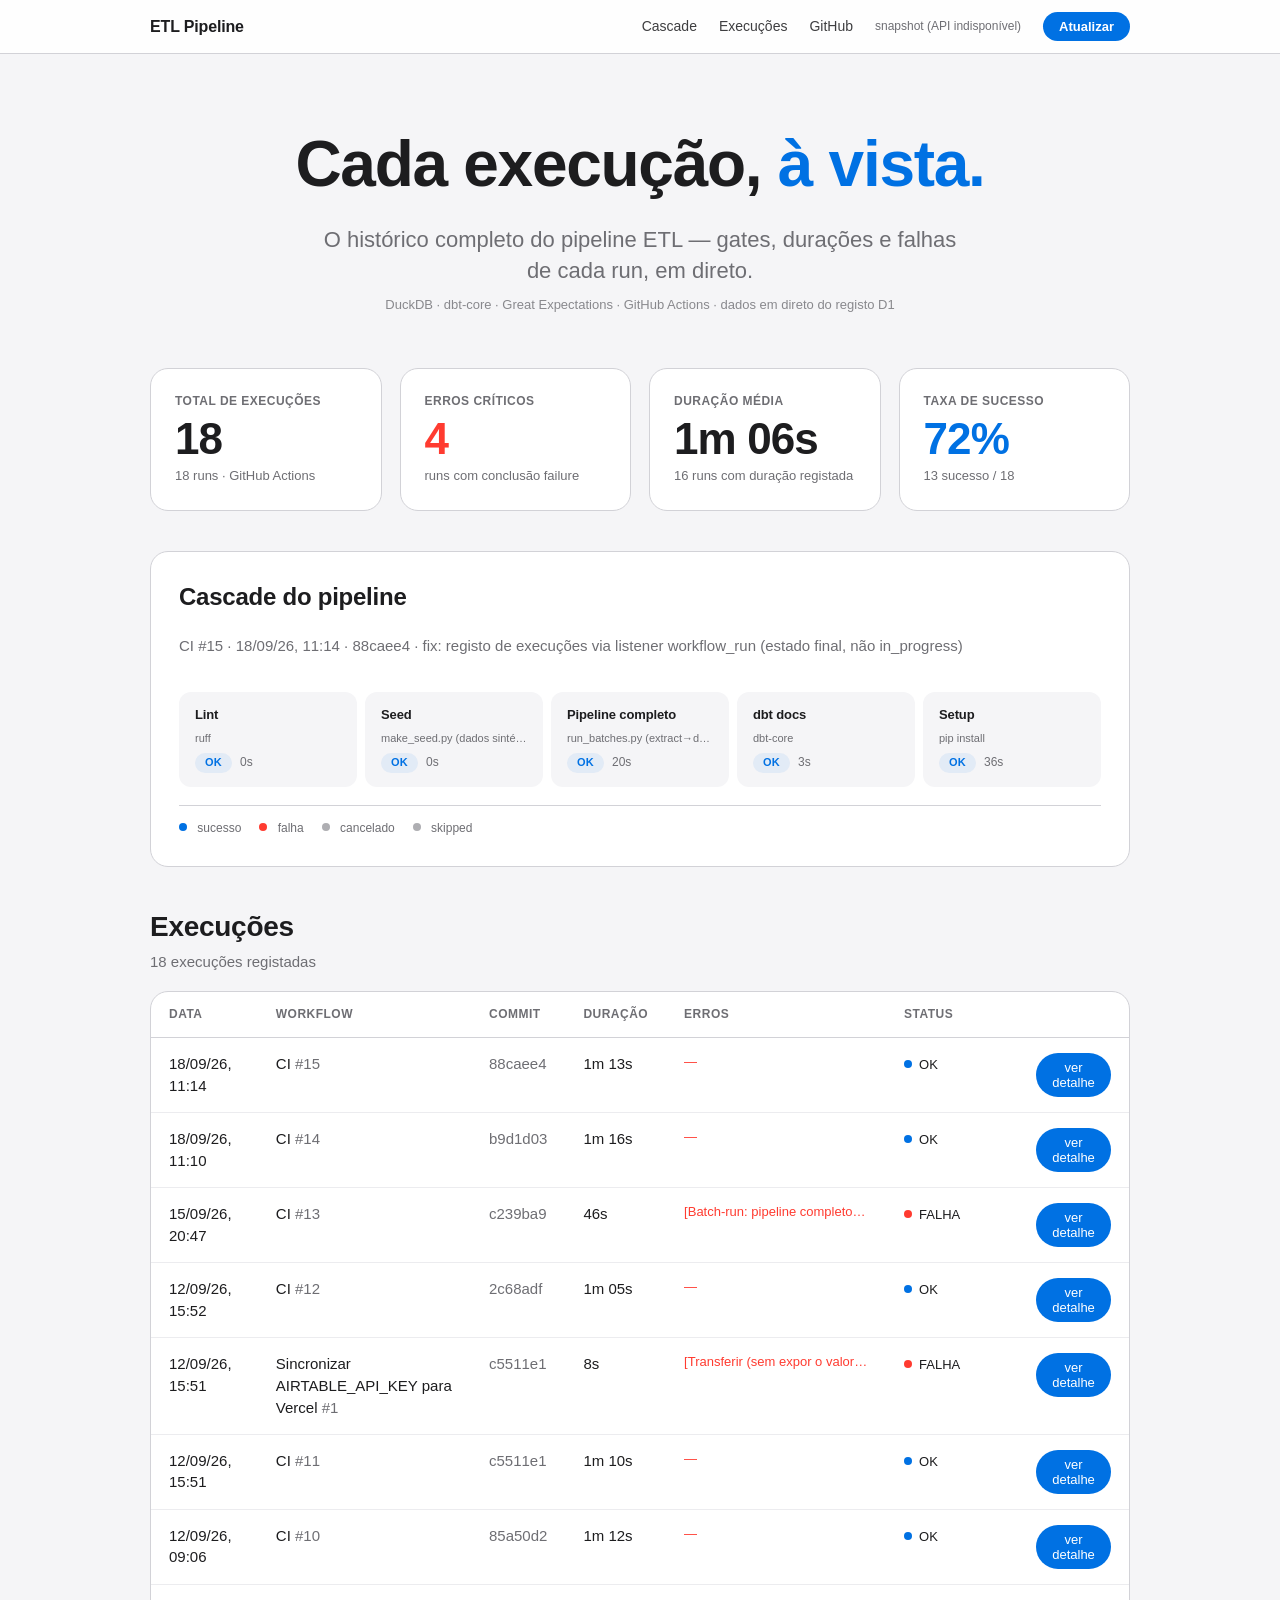
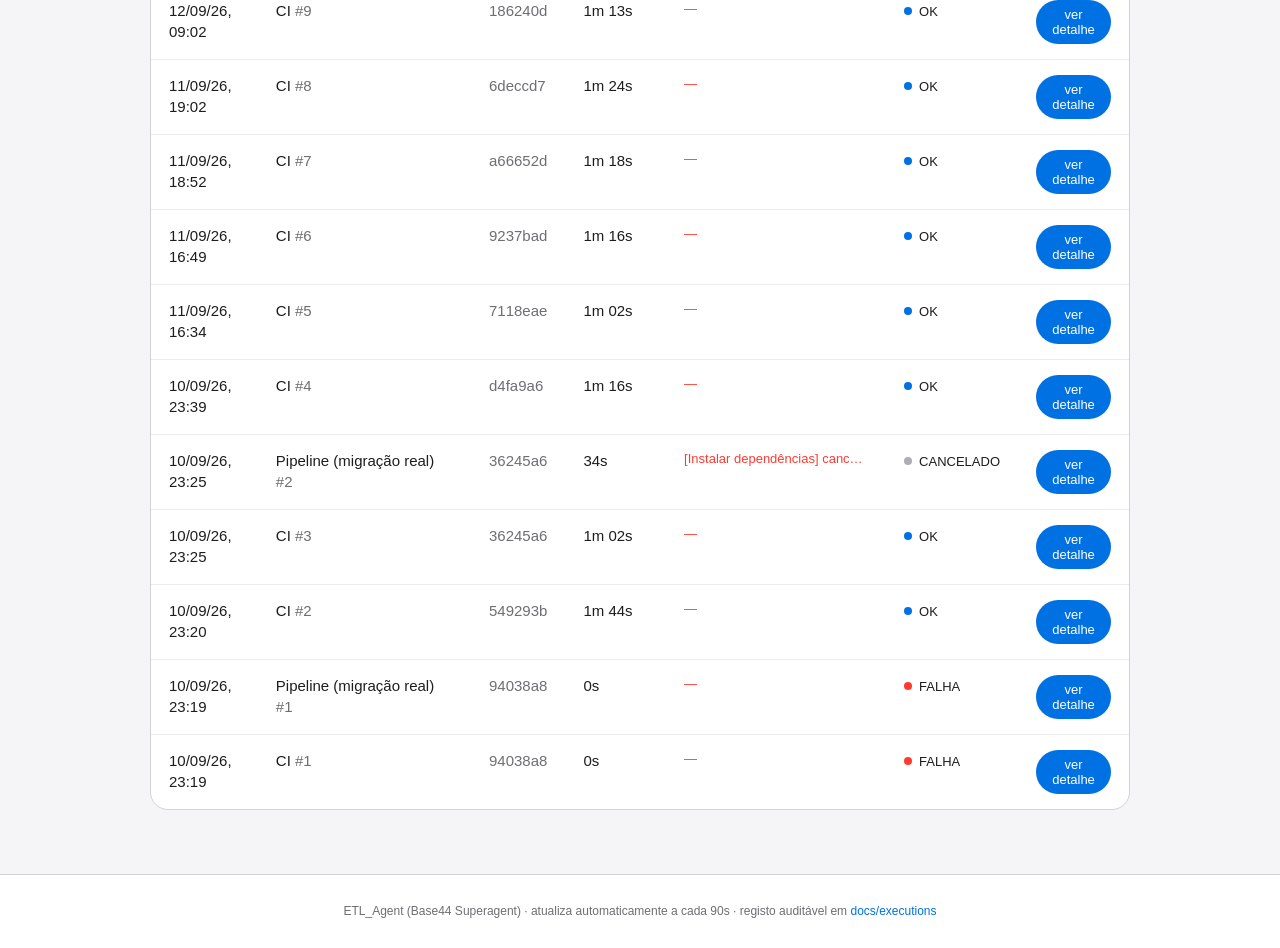
==== dashboard/index.html @ 7069c776 "feat: redesign minimalista do dashboard, inspiração Apple (leadseeker-decisores) Light theme (--bg #" ====
<!DOCTYPE html>
<html lang="pt-PT">
<head>
<meta charset="UTF-8">
<meta name="viewport" content="width=device-width, initial-scale=1.0">
<meta name="description" content="Estado das execuções do pipeline ETL — extract, transform, validate, load, report.">
<title>ETL Pipeline — Execuções</title>
<link rel="stylesheet" href="style.css">
</head>
<body>

<nav>
  <div class="nav-inner">
    <span class="brand"><a href="/">ETL Pipeline</a></span>
    <div class="links">
      <a href="#cascade">Cascade</a>
      <a href="#execucoes">Execuções</a>
      <a href="https://github.com/lpfma2374/etl-agent-pipeline" target="_blank" rel="noopener">GitHub</a>
      <span id="last-updated">a carregar…</span>
      <button id="btn-refresh" title="Atualizar agora">Atualizar</button>
    </div>
  </div>
</nav>

<header class="hero">
  <h1>Cada execução, <span class="hl">à vista.</span></h1>
  <p class="sub">O histórico completo do pipeline ETL — gates, durações e falhas de cada run, em direto.</p>
  <p class="tech">DuckDB · dbt-core · Great Expectations · GitHub Actions · dados em direto do registo D1</p>
</header>

<main>
  <section class="stats">
    <div class="stat-card">
      <span class="stat-label">Total de execuções</span>
      <span class="stat-value" id="stat-total">—</span>
      <span class="stat-foot" id="stat-total-foot">&nbsp;</span>
    </div>
    <div class="stat-card">
      <span class="stat-label">Erros críticos</span>
      <span class="stat-value danger" id="stat-errors">—</span>
      <span class="stat-foot" id="stat-errors-foot">&nbsp;</span>
    </div>
    <div class="stat-card">
      <span class="stat-label">Duração média</span>
      <span class="stat-value" id="stat-avg">—</span>
      <span class="stat-foot" id="stat-avg-foot">&nbsp;</span>
    </div>
    <div class="stat-card">
      <span class="stat-label">Taxa de sucesso</span>
      <span class="stat-value ok" id="stat-rate">—</span>
      <span class="stat-foot" id="stat-rate-foot">&nbsp;</span>
    </div>
  </section>

  <section id="cascade" class="card">
    <div class="card-head">
      <h2>Cascade do pipeline</h2>
      <div id="swimlane-meta" class="ctx">a carregar…</div>
    </div>
    <div id="swimlane" class="swimlane">
      <div class="muted">a carregar a cascade…</div>
    </div>
    <div class="legend">
      <span><i class="dot ok"></i> sucesso</span>
      <span><i class="dot fail"></i> falha</span>
      <span><i class="dot cancel"></i> cancelado</span>
      <span><i class="dot skip"></i> skipped</span>
    </div>
  </section>

  <section id="execucoes">
    <h2>Execuções</h2>
    <p class="ctx" id="table-count"></p>
    <div class="table-wrap">
      <table id="tbl">
        <thead>
          <tr>
            <th>Data</th><th>Workflow</th><th>Commit</th><th>Duração</th>
            <th>Erros</th><th>Status</th><th></th>
          </tr>
        </thead>
        <tbody id="tbody"><tr><td colspan="7" class="muted">a carregar…</td></tr></tbody>
      </table>
    </div>
  </section>
</main>

<footer>
  ETL_Agent (Base44 Superagent) · atualiza automaticamente a cada 90s ·
  registo auditável em <a href="https://github.com/lpfma2374/etl-agent-pipeline/tree/main/docs/executions" target="_blank" rel="noopener">docs/executions</a>
</footer>

<div id="modal" class="modal hidden">
  <div class="modal-card">
    <div class="modal-head">
      <h3 id="modal-title">Execução</h3>
      <button id="modal-close">✕</button>
    </div>
    <div id="modal-body"></div>
  </div>
</div>

<script src="app.js"></script>
</body>
</html>
---- dashboard/style.css ----
/* ETL Pipeline dashboard — layout simples, inspiração Apple (leadseeker-decisores)
   Paleta: --bg #f5f5f7 · --ink #1d1d1f · --muted #6e6e73 · --line #d2d2d7 · --blue #0071e3 */
:root {
  --blue: #0071e3;
  --blue-hover: #0077ed;
  --bg: #f5f5f7;
  --ink: #1d1d1f;
  --muted: #6e6e73;
  --line: #d2d2d7;
  --red: #ff3b30;
  --red-soft: rgba(255, 59, 48, 0.08);
  --blue-soft: rgba(0, 113, 227, 0.08);
  --card: #ffffff;
  --radius: 18px;
}

* { box-sizing: border-box; }

html { scroll-behavior: smooth; }

body {
  margin: 0;
  color: var(--ink);
  background: var(--bg);
  font-family: -apple-system, BlinkMacSystemFont, "SF Pro Display", "SF Pro Text",
    "Segoe UI", Roboto, Helvetica, Arial, sans-serif;
  -webkit-font-smoothing: antialiased;
  font-size: 15px;
  line-height: 1.45;
}

a { color: var(--blue); text-decoration: none; }
a:hover { text-decoration: underline; }

/* ---------- nav ---------- */
nav {
  position: sticky; top: 0; z-index: 20;
  background: rgba(255, 255, 255, 0.85);
  backdrop-filter: saturate(180%) blur(20px);
  -webkit-backdrop-filter: saturate(180%) blur(20px);
  border-bottom: 1px solid var(--line);
}
.nav-inner {
  max-width: 1024px; margin: 0 auto; padding: 12px 22px;
  display: flex; align-items: center; gap: 28px;
}
.brand { font-weight: 600; letter-spacing: -0.01em; font-size: 16px; }
.brand a { color: var(--ink); }
.nav-inner .links { margin-left: auto; display: flex; gap: 22px; align-items: center; }
.nav-inner .links a { color: var(--ink); opacity: 0.85; font-size: 14px; }
.nav-inner .links a:hover { opacity: 1; text-decoration: none; }
#btn-refresh {
  border: none; cursor: pointer; font-family: inherit;
  background: var(--blue); color: #fff;
  font-weight: 600; font-size: 13px;
  padding: 7px 16px; border-radius: 999px;
}
#btn-refresh:hover { background: var(--blue-hover); }
#last-updated { font-size: 12px; color: var(--muted); white-space: nowrap; }

/* ---------- hero ---------- */
.hero { text-align: center; padding: 64px 22px 40px; }
.hero h1 {
  font-size: clamp(36px, 6vw, 64px);
  font-weight: 700; letter-spacing: -0.02em;
  margin: 0 0 14px;
}
.hero h1 .hl { color: var(--blue); }
.hero .sub {
  font-size: clamp(17px, 2.2vw, 22px);
  color: var(--muted); font-weight: 400;
  max-width: 640px; margin: 0 auto; line-height: 1.4;
}
.hero .tech { margin-top: 10px; font-size: 13px; color: var(--muted); opacity: 0.8; }

/* ---------- layout ---------- */
main { max-width: 1024px; margin: 0 auto; padding: 0 22px 64px; }
h2 { font-size: 28px; font-weight: 700; letter-spacing: -0.01em; margin: 0 0 4px; }
.ctx { font-size: 15px; color: var(--muted); margin: 0 0 18px; }

/* ---------- stats ---------- */
.stats {
  display: grid; gap: 18px;
  grid-template-columns: repeat(auto-fit, minmax(200px, 1fr));
  margin-bottom: 40px;
}
.stat-card {
  background: var(--card);
  border: 1px solid var(--line);
  border-radius: var(--radius);
  padding: 24px;
  display: flex; flex-direction: column; gap: 4px;
}
.stat-label {
  display: block; font-size: 12px; font-weight: 600;
  color: var(--muted); text-transform: uppercase; letter-spacing: 0.04em;
}
.stat-value {
  font-size: 44px; font-weight: 700; letter-spacing: -0.02em;
  font-variant-numeric: tabular-nums; line-height: 1.1;
}
.stat-value.danger { color: var(--red); }
.stat-value.ok { color: var(--blue); }
.stat-foot { font-size: 13px; color: var(--muted); }

/* ---------- cards ---------- */
.card {
  background: var(--card);
  border: 1px solid var(--line);
  border-radius: var(--radius);
  padding: 28px;
  margin-bottom: 40px;
}
.card-head {
  display: flex; align-items: baseline; justify-content: space-between;
  gap: 16px; flex-wrap: wrap; margin-bottom: 18px;
}
.card-head h2 { font-size: 24px; }

/* ---------- swimlane ---------- */
.swimlane {
  display: flex; align-items: stretch; gap: 8px;
  flex-wrap: wrap; row-gap: 14px;
}
.lane {
  background: var(--bg);
  border-radius: 12px;
  padding: 14px 16px;
  min-width: 128px; flex: 1 1 128px; max-width: 200px;
  display: flex; flex-direction: column; gap: 6px;
}
.lane-gate { font-size: 13px; font-weight: 600; letter-spacing: -0.01em; }
.lane-tool {
  font-size: 11px; color: var(--muted);
  overflow: hidden; text-overflow: ellipsis; white-space: nowrap;
}
.lane-foot { margin-top: auto; display: flex; align-items: center; gap: 8px; }
.lane-dur { font-size: 12px; color: var(--muted); font-variant-numeric: tabular-nums; }
.arrow { align-self: center; color: var(--muted); opacity: 0.5; font-size: 14px; }

/* chips / dots */
.chip {
  display: inline-block; font-size: 11px; font-weight: 600;
  padding: 2px 10px; border-radius: 999px; letter-spacing: 0.02em;
}
.chip.ok { background: var(--blue-soft); color: var(--blue); }
.chip.fail { background: var(--red-soft); color: var(--red); }
.chip.cancel, .chip.skip { background: rgba(110, 110, 115, 0.12); color: var(--muted); }

.dot { display: inline-block; width: 8px; height: 8px; border-radius: 50%; margin-right: 7px; vertical-align: 1px; }
.dot.ok { background: var(--blue); }
.dot.fail { background: var(--red); }
.dot.cancel, .dot.skip { background: #aeaeb2; }

.legend {
  margin-top: 18px; padding-top: 14px; border-top: 1px solid var(--line);
  display: flex; gap: 18px; font-size: 12px; color: var(--muted);
}

/* ---------- tabela ---------- */
.table-wrap {
  border: 1px solid var(--line);
  border-radius: var(--radius);
  overflow: auto; background: var(--card);
}
table { width: 100%; border-collapse: collapse; }
thead th {
  text-align: left; font-size: 12px; font-weight: 600;
  color: var(--muted); text-transform: uppercase; letter-spacing: 0.04em;
  padding: 14px 18px; border-bottom: 1px solid var(--line);
  white-space: nowrap;
}
tbody td {
  padding: 15px 18px; border-bottom: 1px solid #ececef;
  font-size: 15px; vertical-align: top;
}
tbody tr:last-child td { border-bottom: none; }
tbody tr.row { cursor: pointer; }
tbody tr.row:hover { background: var(--bg); }
.num { font-variant-numeric: tabular-nums; white-space: nowrap; }
.muted { color: var(--muted); }
.status { font-size: 13px; font-weight: 500; white-space: nowrap; }
.err-cell { font-size: 13px; color: var(--red); max-width: 220px; overflow: hidden; text-overflow: ellipsis; white-space: nowrap; }

.btn-detail {
  display: inline-block; background: var(--blue); color: #fff;
  border: none; cursor: pointer; font-family: inherit;
  font-size: 13px; font-weight: 500; padding: 7px 14px; border-radius: 999px;
}
.btn-detail:hover { background: var(--blue-hover); }

/* ---------- modal ---------- */
.modal {
  position: fixed; inset: 0; z-index: 50;
  background: rgba(0, 0, 0, 0.4);
  display: flex; align-items: center; justify-content: center;
  padding: 22px;
}
.modal.hidden { display: none; }
.modal-card {
  background: var(--card); border-radius: var(--radius);
  max-width: 720px; width: 100%; max-height: 86vh;
  overflow: auto; padding: 28px;
}
.modal-head {
  display: flex; align-items: center; justify-content: space-between;
  margin-bottom: 14px;
}
.modal-head h3 { font-size: 22px; font-weight: 700; letter-spacing: -0.01em; margin: 0; }
#modal-close {
  border: none; background: none; cursor: pointer;
  font-size: 18px; color: var(--muted); padding: 4px 8px;
}
#modal-close:hover { color: var(--ink); }

.detail-meta { display: grid; grid-template-columns: repeat(auto-fit, minmax(160px, 1fr)); gap: 12px 18px; margin-bottom: 18px; }
.detail-meta > div { font-size: 14px; }
.detail-meta .k {
  display: block; font-size: 11px; font-weight: 600; color: var(--muted);
  text-transform: uppercase; letter-spacing: 0.04em; margin-bottom: 2px;
}
.step-list thead th { padding: 10px 12px; }
.step-list tbody td { padding: 11px 12px; font-size: 13px; }
.errors-box {
  margin-top: 14px; padding: 12px 14px;
  background: var(--red-soft); color: var(--red);
  border-radius: 10px; font-size: 13px; line-height: 1.5;
}
.modal-links { margin-top: 18px; padding-top: 14px; border-top: 1px solid var(--line); display: flex; gap: 18px; font-size: 14px; }

/* ---------- footer ---------- */
footer {
  border-top: 1px solid var(--line); background: var(--card);
  padding: 28px 22px; text-align: center;
  font-size: 12px; color: var(--muted);
}

@media (max-width: 640px) {
  .nav-inner .links a { display: none; }
  .hero { padding: 44px 22px 28px; }
  .stat-value { font-size: 34px; }
  .card { padding: 20px; }
}
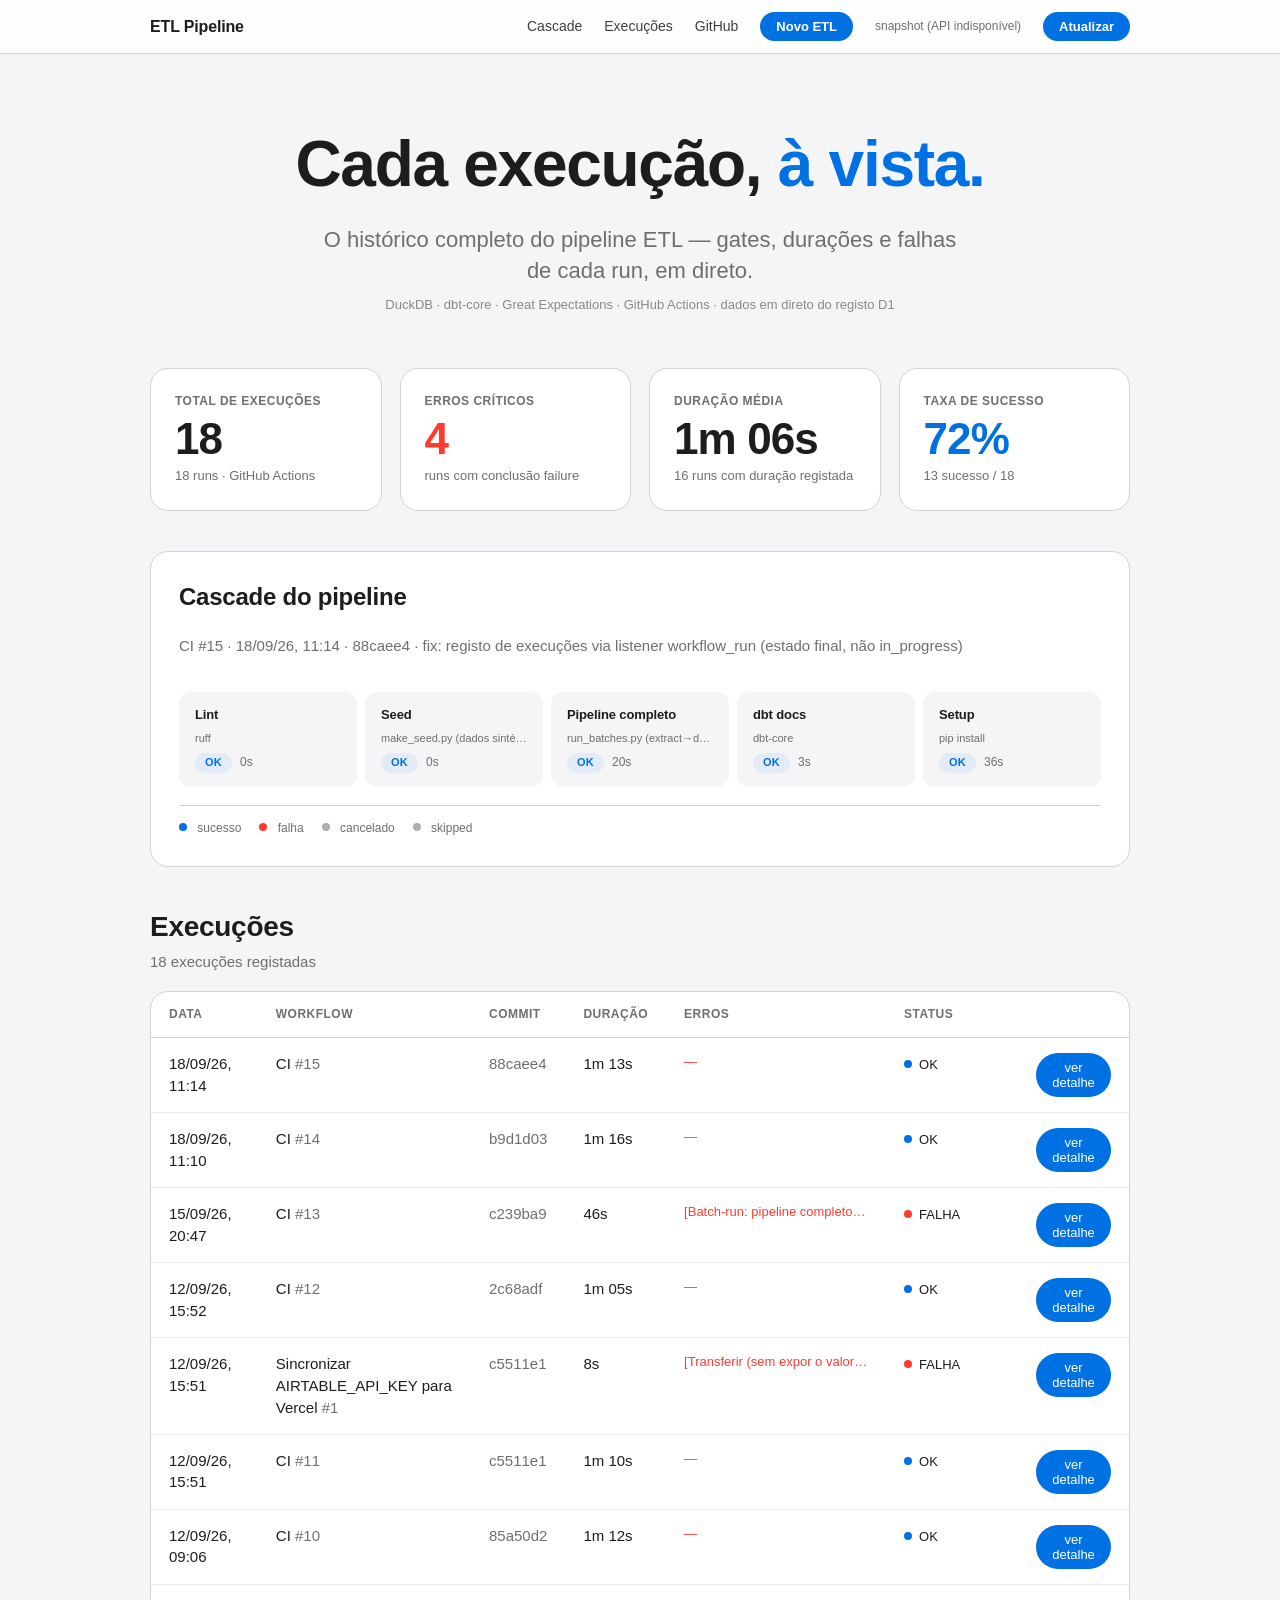
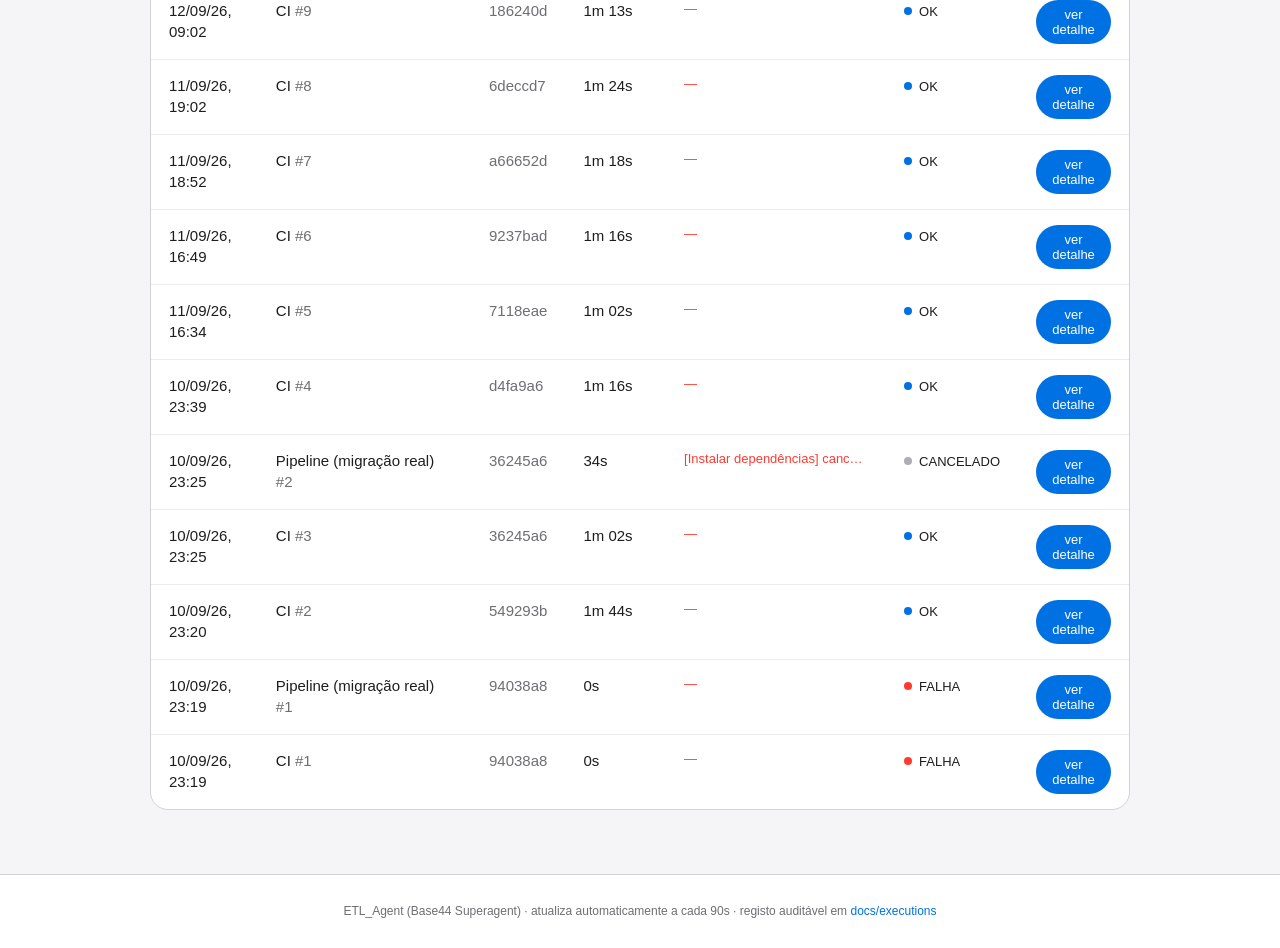
==== commit b84799bd: "feat: wizard 'Novo ETL' no dashboard — intake origem (csv/xlsx/gsheets) → destino (Airtable/D1/Neon)" ====
--- a/dashboard/index.html
+++ b/dashboard/index.html
@@ -16,6 +16,7 @@
       <a href="#cascade">Cascade</a>
       <a href="#execucoes">Execuções</a>
       <a href="https://github.com/lpfma2374/etl-agent-pipeline" target="_blank" rel="noopener">GitHub</a>
+      <button id="btn-new-etl" class="cta-pill">Novo ETL</button>
       <span id="last-updated">a carregar…</span>
       <button id="btn-refresh" title="Atualizar agora">Atualizar</button>
     </div>
@@ -100,6 +101,101 @@
   </div>
 </div>
 
+<!-- ============ Novo ETL — wizard ============ -->
+<div id="etl-modal" class="modal hidden">
+  <div class="modal-card etl-wizard">
+    <div class="modal-head">
+      <h3>Novo ETL</h3>
+      <button id="etl-close">✕</button>
+    </div>
+
+    <!-- Passo 1: ORIGEM + DESTINO -->
+    <div id="etl-step1" class="etl-step">
+      <div class="etl-section-title">Origem</div>
+      <div class="etl-origin-toggle">
+        <button type="button" id="etl-origin-file" class="etl-origin-btn active">Ficheiro CSV / Excel</button>
+        <button type="button" id="etl-origin-sheets" class="etl-origin-btn">Google Sheets</button>
+      </div>
+      <label id="etl-file-zone" class="etl-file-zone">
+        <input type="file" id="etl-file" accept=".csv,.xlsx,.xls" hidden>
+        <span id="etl-file-label">Clique para escolher um ficheiro .csv, .xlsx ou .xls (máx. 10 MB)</span>
+      </label>
+      <div id="etl-sheets-row" class="etl-sheets-row hidden">
+        <input type="url" id="etl-sheet-url" placeholder="https://docs.google.com/spreadsheets/…">
+      </div>
+
+      <div class="etl-section-title">Destino</div>
+      <div class="etl-dest-row">
+        <select id="etl-destination">
+          <option value="">Escolha o destino…</option>
+          <option value="airtable">Airtable (nova base)</option>
+          <option value="d1">Cloudflare D1 (nova database)</option>
+          <option value="neon">Neon PostgreSQL (tabela)</option>
+        </select>
+        <div class="hint">O pipeline valida os dados (Great Expectations) antes de carregar — nunca carrega se a validação falhar.</div>
+      </div>
+
+      <div id="etl-step1-error" class="etl-error hidden"></div>
+      <button id="etl-extract-btn" class="cta-pill etl-primary">Extrair para staging (DuckDB)</button>
+    </div>
+
+    <!-- Passo 2: TRANSFORMAÇÃO -->
+    <div id="etl-step2" class="etl-step hidden">
+      <div class="etl-progress" id="etl-progress-1">
+        <span class="spinner"></span>
+        <div>
+          <div class="etl-progress-title">A extrair para a staging do DuckDB…</div>
+          <div class="muted">O agente está a ler a origem e a preparar os dados. Pode demorar alguns minutos.</div>
+        </div>
+      </div>
+
+      <div id="etl-data-view" class="hidden">
+        <div class="etl-section-title">Dados extraídos <span id="etl-data-count" class="etl-count-badge"></span></div>
+        <p class="hint">Dados de leitura — não é possível editar, remover ou apagar registos aqui. As alterações passam por transformações dbt.</p>
+        <div id="etl-data-meta" class="etl-data-meta"></div>
+        <div class="table-wrap etl-preview-wrap">
+          <table id="etl-preview-tbl"></table>
+        </div>
+
+        <div class="etl-section-title">Transformação</div>
+        <p class="hint">Descreve as transformações que queres executar nos dados (ex.: remover duplicados, normalizar datas, filtrar linhas, renomear colunas, criar campos calculados…). O agente implementa-as como modelos dbt com o destino escolhido como referência.</p>
+        <textarea id="etl-notes" rows="4" placeholder="Ex.: remover linhas com preço vazio; converter a coluna data para AAAA-MM-DD; criar a coluna total = preço × quantidade…"></textarea>
+        <div id="etl-step2-error" class="etl-error hidden"></div>
+        <button id="etl-transform-btn" class="cta-pill etl-primary">Executar transformações e exportar</button>
+      </div>
+    </div>
+
+    <!-- Passo 3: EXPORTAÇÃO -->
+    <div id="etl-step3" class="etl-step hidden">
+      <div class="etl-progress" id="etl-progress-2">
+        <span class="spinner"></span>
+        <div>
+          <div class="etl-progress-title">A transformar (dbt) e a carregar para o destino…</div>
+          <div class="muted">Transformações dbt → validação Great Expectations → load incremental por lotes de 50.</div>
+        </div>
+      </div>
+
+      <div id="etl-result-view" class="hidden">
+        <div class="etl-section-title">Exportação concluída</div>
+        <div id="etl-result-body"></div>
+        <div class="etl-wizard-actions">
+          <button id="etl-view-execs" class="cta-pill etl-primary">Ver execuções</button>
+          <button id="etl-done" class="etl-ghost-btn">Fechar</button>
+        </div>
+      </div>
+
+      <div id="etl-fail-view" class="hidden">
+        <div class="etl-section-title fail">Falhou</div>
+        <div id="etl-fail-body" class="etl-error"></div>
+        <div class="etl-wizard-actions">
+          <button id="etl-done-2" class="etl-ghost-btn">Fechar</button>
+        </div>
+      </div>
+    </div>
+  </div>
+</div>
+
 <script src="app.js"></script>
+<script src="etl.js"></script>
 </body>
 </html>
--- a/dashboard/style.css
+++ b/dashboard/style.css
@@ -241,3 +241,94 @@
   .stat-value { font-size: 34px; }
   .card { padding: 20px; }
 }
+
+/* ================= Novo ETL — wizard ================= */
+.cta-pill {
+  border: none; cursor: pointer; font-family: inherit;
+  background: var(--blue); color: #fff;
+  font-weight: 600; font-size: 13px;
+  padding: 7px 16px; border-radius: 999px;
+}
+.cta-pill:hover { background: var(--blue-hover); }
+
+.etl-wizard { max-width: 760px; }
+.etl-step { display: flex; flex-direction: column; gap: 14px; }
+.etl-section-title { font-size: 13px; font-weight: 600; color: var(--muted); text-transform: uppercase; letter-spacing: 0.04em; margin-top: 6px; }
+.etl-section-title.fail { color: var(--red); }
+
+.etl-origin-toggle { display: flex; gap: 10px; }
+.etl-origin-btn {
+  flex: 1; padding: 12px 16px; border-radius: 12px; cursor: pointer;
+  background: var(--bg); border: 1px solid var(--line); color: var(--ink);
+  font-family: inherit; font-size: 14px; font-weight: 500;
+}
+.etl-origin-btn.active { border-color: var(--blue); box-shadow: 0 0 0 3px rgba(0,113,227,.15); font-weight: 600; }
+
+.etl-file-zone {
+  display: block; padding: 22px 18px; text-align: center;
+  border: 1px dashed var(--line); border-radius: 12px;
+  color: var(--muted); font-size: 14px; cursor: pointer;
+}
+.etl-file-zone:hover { border-color: var(--blue); color: var(--ink); }
+.etl-sheets-row input, .etl-dest-row select {
+  width: 100%; padding: 11px 14px; font-size: 15px; font-family: inherit;
+  color: var(--ink); background: #fff;
+  border: 1px solid var(--line); border-radius: 10px;
+}
+.etl-sheets-row input:focus, .etl-dest-row select:focus {
+  outline: none; border-color: var(--blue); box-shadow: 0 0 0 3px rgba(0,113,227,.15);
+}
+.etl-dest-row .hint { margin-top: 8px; }
+.hint { font-size: 13px; color: var(--muted); line-height: 1.5; margin: 0; }
+
+.etl-primary { align-self: flex-start; font-size: 14px; padding: 10px 22px; }
+.etl-primary:disabled { opacity: 0.6; cursor: default; }
+.etl-ghost-btn {
+  border: 1px solid var(--line); background: #fff; color: var(--ink);
+  border-radius: 999px; padding: 10px 22px; font-size: 14px; cursor: pointer; font-family: inherit;
+}
+.etl-ghost-btn:hover { background: var(--bg); }
+
+.etl-error {
+  background: var(--red-soft); color: var(--red);
+  border-radius: 10px; padding: 12px 14px; font-size: 14px; line-height: 1.5;
+}
+.etl-err-inline { color: var(--red); font-size: 14px; }
+
+.etl-progress { display: flex; gap: 16px; align-items: center; padding: 24px 4px; }
+.etl-progress-title { font-size: 16px; font-weight: 600; margin-bottom: 4px; }
+.spinner {
+  flex: none; width: 28px; height: 28px; border-radius: 50%;
+  border: 3px solid var(--line); border-top-color: var(--blue);
+  animation: etl-spin 0.9s linear infinite;
+}
+@keyframes etl-spin { to { transform: rotate(360deg); } }
+
+.etl-count-badge {
+  background: var(--blue-soft); color: var(--blue);
+  border-radius: 999px; padding: 3px 10px; font-size: 12px;
+  text-transform: none; letter-spacing: 0; margin-left: 8px;
+}
+.etl-data-meta { display: flex; flex-wrap: wrap; gap: 8px; }
+.etl-chip {
+  display: inline-block; font-size: 12px; font-weight: 500;
+  background: var(--bg); border: 1px solid var(--line);
+  border-radius: 999px; padding: 3px 10px;
+}
+.etl-chip em { color: var(--muted); font-style: normal; font-weight: 400; margin-left: 4px; }
+.etl-preview-wrap { max-height: 320px; overflow: auto; }
+.etl-preview-wrap thead th, .etl-preview-wrap tbody td { white-space: nowrap; }
+
+.etl-wizard textarea {
+  width: 100%; font-family: inherit; font-size: 15px; color: var(--ink);
+  border: 1px solid var(--line); border-radius: 10px; padding: 12px 14px;
+  resize: vertical;
+}
+.etl-wizard textarea:focus { outline: none; border-color: var(--blue); box-shadow: 0 0 0 3px rgba(0,113,227,.15); }
+
+.etl-kv { font-size: 14px; }
+.etl-kv .k {
+  display: block; font-size: 11px; font-weight: 600; color: var(--muted);
+  text-transform: uppercase; letter-spacing: 0.04em; margin-bottom: 2px;
+}
+.etl-wizard-actions { display: flex; gap: 12px; margin-top: 8px; }
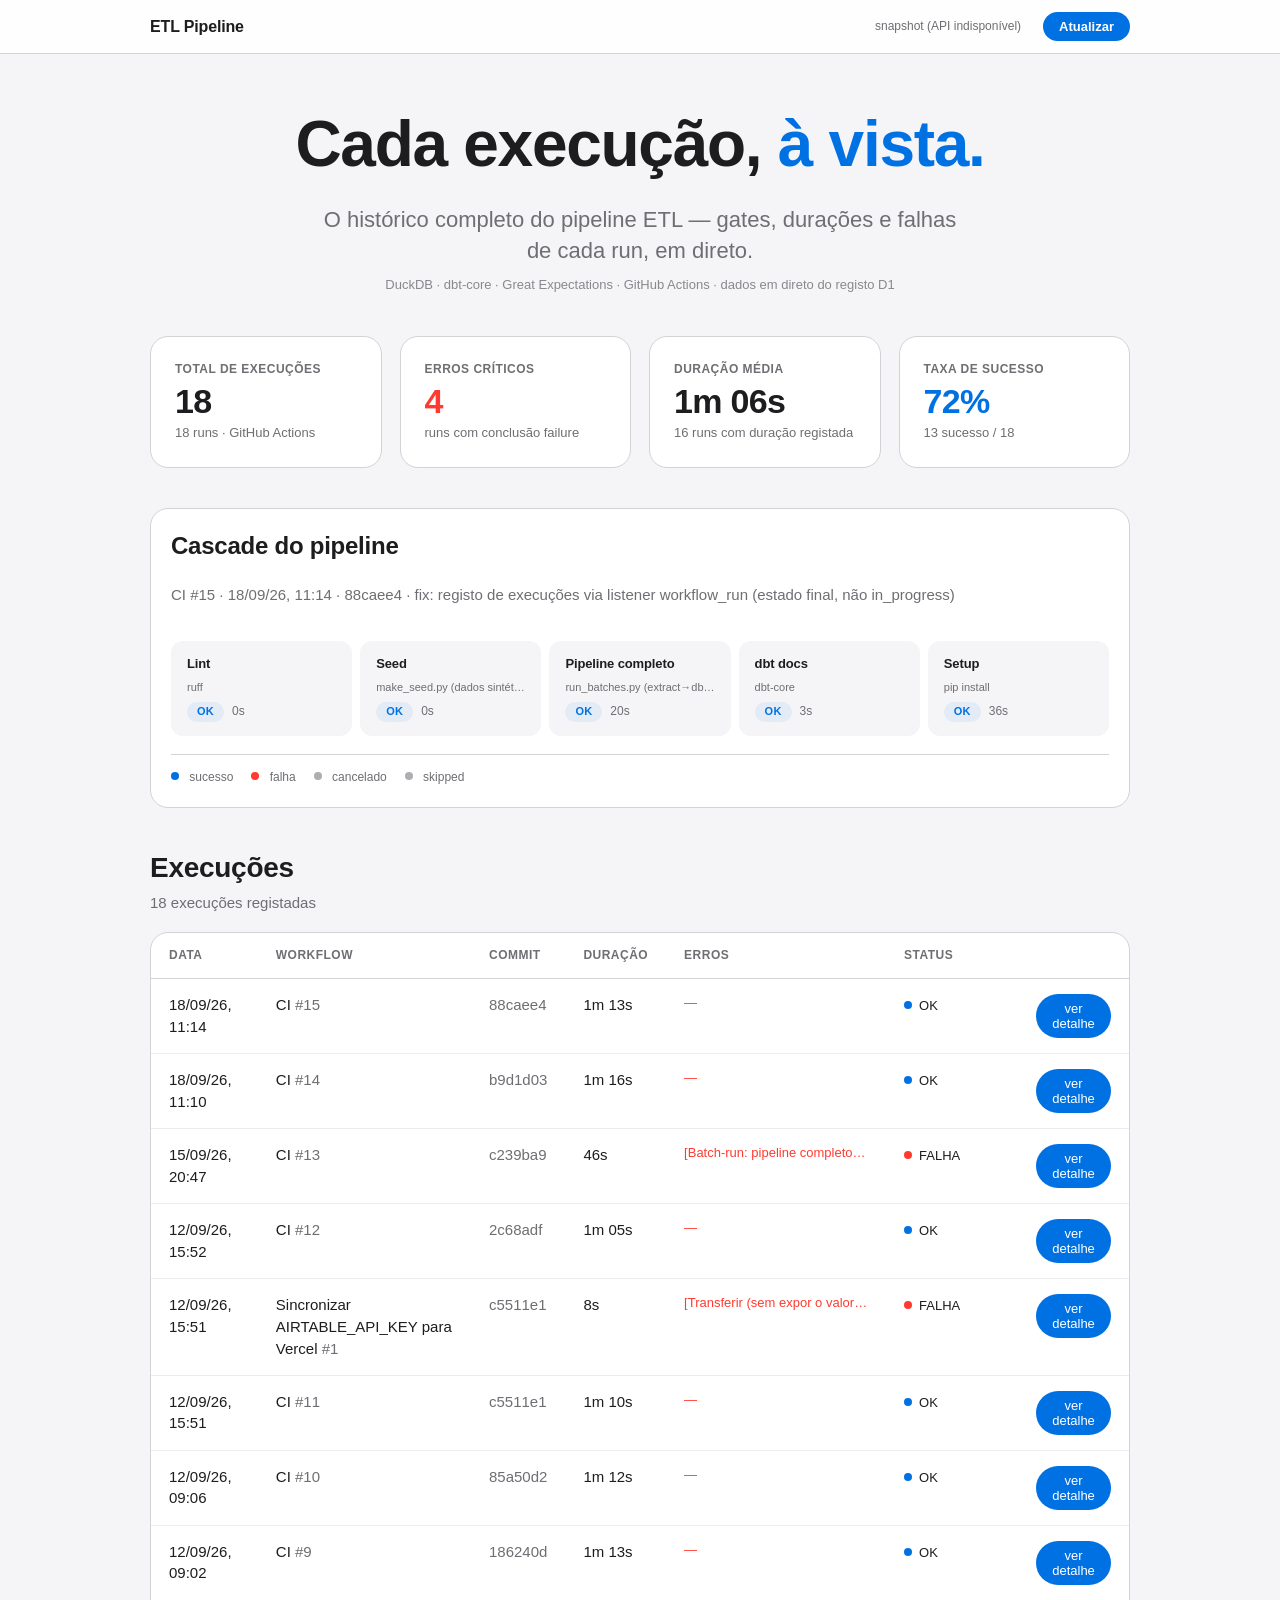
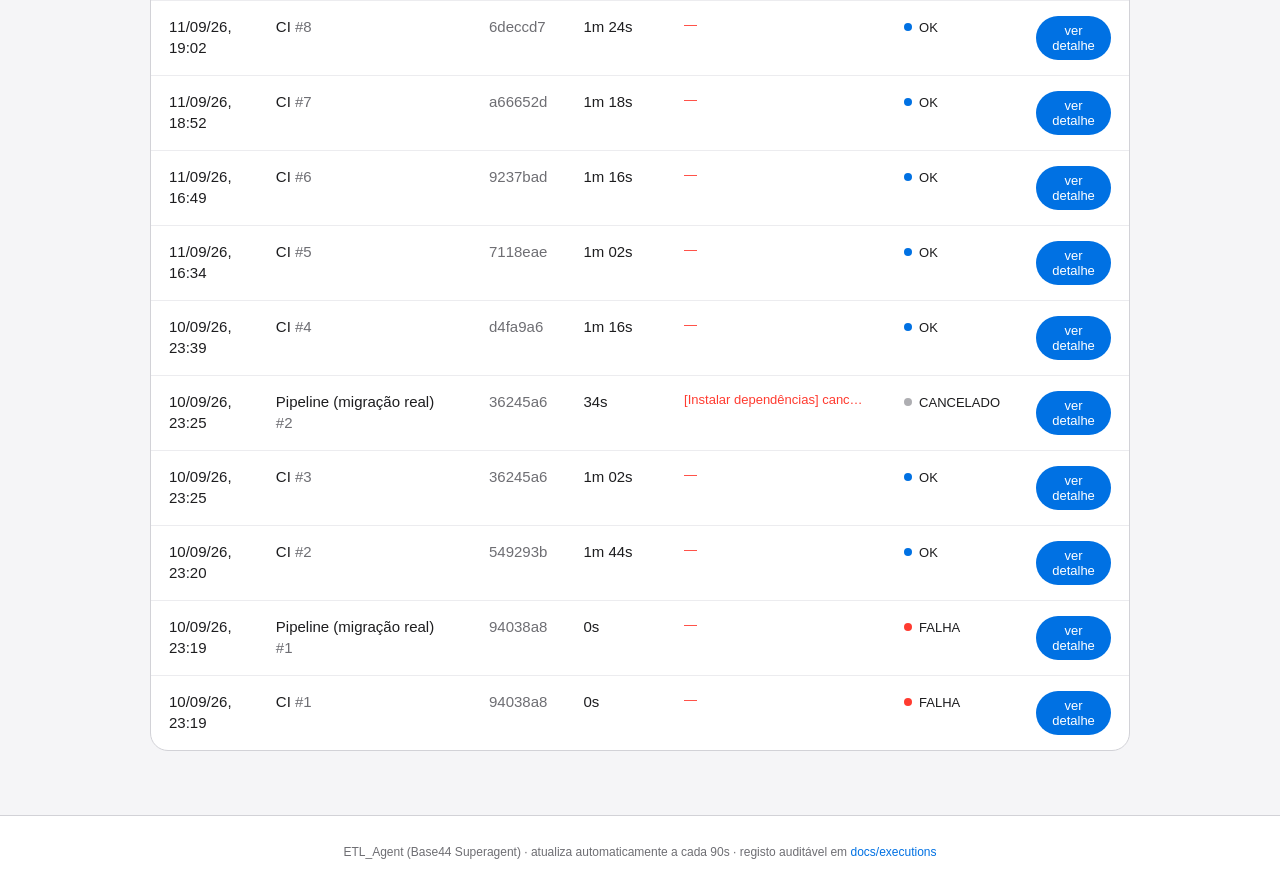
==== commit f3d8d3e4: "rollback: remover funcionalidade Novo ETL e Analytics do dashboard - botão 'Novo ETL', modal wizard " ====
--- a/dashboard/index.html
+++ b/dashboard/index.html
@@ -16,7 +16,6 @@
       <a href="#cascade">Cascade</a>
       <a href="#execucoes">Execuções</a>
       <a href="https://github.com/lpfma2374/etl-agent-pipeline" target="_blank" rel="noopener">GitHub</a>
-      <button id="btn-new-etl" class="cta-pill">Novo ETL</button>
       <span id="last-updated">a carregar…</span>
       <button id="btn-refresh" title="Atualizar agora">Atualizar</button>
     </div>
@@ -101,101 +100,6 @@
   </div>
 </div>
 
-<!-- ============ Novo ETL — wizard ============ -->
-<div id="etl-modal" class="modal hidden">
-  <div class="modal-card etl-wizard">
-    <div class="modal-head">
-      <h3>Novo ETL</h3>
-      <button id="etl-close">✕</button>
-    </div>
-
-    <!-- Passo 1: ORIGEM + DESTINO -->
-    <div id="etl-step1" class="etl-step">
-      <div class="etl-section-title">Origem</div>
-      <div class="etl-origin-toggle">
-        <button type="button" id="etl-origin-file" class="etl-origin-btn active">Ficheiro CSV / Excel</button>
-        <button type="button" id="etl-origin-sheets" class="etl-origin-btn">Google Sheets</button>
-      </div>
-      <label id="etl-file-zone" class="etl-file-zone">
-        <input type="file" id="etl-file" accept=".csv,.xlsx,.xls" hidden>
-        <span id="etl-file-label">Clique para escolher um ficheiro .csv, .xlsx ou .xls (máx. 10 MB)</span>
-      </label>
-      <div id="etl-sheets-row" class="etl-sheets-row hidden">
-        <input type="url" id="etl-sheet-url" placeholder="https://docs.google.com/spreadsheets/…">
-      </div>
-
-      <div class="etl-section-title">Destino</div>
-      <div class="etl-dest-row">
-        <select id="etl-destination">
-          <option value="">Escolha o destino…</option>
-          <option value="airtable">Airtable (nova base)</option>
-          <option value="d1">Cloudflare D1 (nova database)</option>
-          <option value="neon">Neon PostgreSQL (tabela)</option>
-        </select>
-        <div class="hint">O pipeline valida os dados (Great Expectations) antes de carregar — nunca carrega se a validação falhar.</div>
-      </div>
-
-      <div id="etl-step1-error" class="etl-error hidden"></div>
-      <button id="etl-extract-btn" class="cta-pill etl-primary">Extrair para staging (DuckDB)</button>
-    </div>
-
-    <!-- Passo 2: TRANSFORMAÇÃO -->
-    <div id="etl-step2" class="etl-step hidden">
-      <div class="etl-progress" id="etl-progress-1">
-        <span class="spinner"></span>
-        <div>
-          <div class="etl-progress-title">A extrair para a staging do DuckDB…</div>
-          <div class="muted">O agente está a ler a origem e a preparar os dados. Pode demorar alguns minutos.</div>
-        </div>
-      </div>
-
-      <div id="etl-data-view" class="hidden">
-        <div class="etl-section-title">Dados extraídos <span id="etl-data-count" class="etl-count-badge"></span></div>
-        <p class="hint">Dados de leitura — não é possível editar, remover ou apagar registos aqui. As alterações passam por transformações dbt.</p>
-        <div id="etl-data-meta" class="etl-data-meta"></div>
-        <div class="table-wrap etl-preview-wrap">
-          <table id="etl-preview-tbl"></table>
-        </div>
-
-        <div class="etl-section-title">Transformação</div>
-        <p class="hint">Descreve as transformações que queres executar nos dados (ex.: remover duplicados, normalizar datas, filtrar linhas, renomear colunas, criar campos calculados…). O agente implementa-as como modelos dbt com o destino escolhido como referência.</p>
-        <textarea id="etl-notes" rows="4" placeholder="Ex.: remover linhas com preço vazio; converter a coluna data para AAAA-MM-DD; criar a coluna total = preço × quantidade…"></textarea>
-        <div id="etl-step2-error" class="etl-error hidden"></div>
-        <button id="etl-transform-btn" class="cta-pill etl-primary">Executar transformações e exportar</button>
-      </div>
-    </div>
-
-    <!-- Passo 3: EXPORTAÇÃO -->
-    <div id="etl-step3" class="etl-step hidden">
-      <div class="etl-progress" id="etl-progress-2">
-        <span class="spinner"></span>
-        <div>
-          <div class="etl-progress-title">A transformar (dbt) e a carregar para o destino…</div>
-          <div class="muted">Transformações dbt → validação Great Expectations → load incremental por lotes de 50.</div>
-        </div>
-      </div>
-
-      <div id="etl-result-view" class="hidden">
-        <div class="etl-section-title">Exportação concluída</div>
-        <div id="etl-result-body"></div>
-        <div class="etl-wizard-actions">
-          <button id="etl-view-execs" class="cta-pill etl-primary">Ver execuções</button>
-          <button id="etl-done" class="etl-ghost-btn">Fechar</button>
-        </div>
-      </div>
-
-      <div id="etl-fail-view" class="hidden">
-        <div class="etl-section-title fail">Falhou</div>
-        <div id="etl-fail-body" class="etl-error"></div>
-        <div class="etl-wizard-actions">
-          <button id="etl-done-2" class="etl-ghost-btn">Fechar</button>
-        </div>
-      </div>
-    </div>
-  </div>
-</div>
-
 <script src="app.js"></script>
-<script src="etl.js"></script>
 </body>
 </html>
--- a/dashboard/style.css
+++ b/dashboard/style.css
@@ -13,11 +13,8 @@
   --card: #ffffff;
   --radius: 18px;
 }
-
 * { box-sizing: border-box; }
-
 html { scroll-behavior: smooth; }
-
 body {
   margin: 0;
   color: var(--ink);
@@ -28,10 +25,8 @@
   font-size: 15px;
   line-height: 1.45;
 }
-
 a { color: var(--blue); text-decoration: none; }
 a:hover { text-decoration: underline; }
-
 /* ---------- nav ---------- */
 nav {
   position: sticky; top: 0; z-index: 20;
@@ -57,7 +52,6 @@
 }
 #btn-refresh:hover { background: var(--blue-hover); }
 #last-updated { font-size: 12px; color: var(--muted); white-space: nowrap; }
-
 /* ---------- hero ---------- */
 .hero { text-align: center; padding: 64px 22px 40px; }
 .hero h1 {
@@ -72,12 +66,10 @@
   max-width: 640px; margin: 0 auto; line-height: 1.4;
 }
 .hero .tech { margin-top: 10px; font-size: 13px; color: var(--muted); opacity: 0.8; }
-
 /* ---------- layout ---------- */
 main { max-width: 1024px; margin: 0 auto; padding: 0 22px 64px; }
 h2 { font-size: 28px; font-weight: 700; letter-spacing: -0.01em; margin: 0 0 4px; }
 .ctx { font-size: 15px; color: var(--muted); margin: 0 0 18px; }
-
 /* ---------- stats ---------- */
 .stats {
   display: grid; gap: 18px;
@@ -102,7 +94,6 @@
 .stat-value.danger { color: var(--red); }
 .stat-value.ok { color: var(--blue); }
 .stat-foot { font-size: 13px; color: var(--muted); }
-
 /* ---------- cards ---------- */
 .card {
   background: var(--card);
@@ -116,7 +107,6 @@
   gap: 16px; flex-wrap: wrap; margin-bottom: 18px;
 }
 .card-head h2 { font-size: 24px; }
-
 /* ---------- swimlane ---------- */
 .swimlane {
   display: flex; align-items: stretch; gap: 8px;
@@ -137,7 +127,6 @@
 .lane-foot { margin-top: auto; display: flex; align-items: center; gap: 8px; }
 .lane-dur { font-size: 12px; color: var(--muted); font-variant-numeric: tabular-nums; }
 .arrow { align-self: center; color: var(--muted); opacity: 0.5; font-size: 14px; }
-
 /* chips / dots */
 .chip {
   display: inline-block; font-size: 11px; font-weight: 600;
@@ -146,17 +135,14 @@
 .chip.ok { background: var(--blue-soft); color: var(--blue); }
 .chip.fail { background: var(--red-soft); color: var(--red); }
 .chip.cancel, .chip.skip { background: rgba(110, 110, 115, 0.12); color: var(--muted); }
-
 .dot { display: inline-block; width: 8px; height: 8px; border-radius: 50%; margin-right: 7px; vertical-align: 1px; }
 .dot.ok { background: var(--blue); }
 .dot.fail { background: var(--red); }
 .dot.cancel, .dot.skip { background: #aeaeb2; }
-
 .legend {
   margin-top: 18px; padding-top: 14px; border-top: 1px solid var(--line);
   display: flex; gap: 18px; font-size: 12px; color: var(--muted);
 }
-
 /* ---------- tabela ---------- */
 .table-wrap {
   border: 1px solid var(--line);
@@ -181,14 +167,12 @@
 .muted { color: var(--muted); }
 .status { font-size: 13px; font-weight: 500; white-space: nowrap; }
 .err-cell { font-size: 13px; color: var(--red); max-width: 220px; overflow: hidden; text-overflow: ellipsis; white-space: nowrap; }
-
 .btn-detail {
   display: inline-block; background: var(--blue); color: #fff;
   border: none; cursor: pointer; font-family: inherit;
   font-size: 13px; font-weight: 500; padding: 7px 14px; border-radius: 999px;
 }
 .btn-detail:hover { background: var(--blue-hover); }
-
 /* ---------- modal ---------- */
 .modal {
   position: fixed; inset: 0; z-index: 50;
@@ -212,7 +196,6 @@
   font-size: 18px; color: var(--muted); padding: 4px 8px;
 }
 #modal-close:hover { color: var(--ink); }
-
 .detail-meta { display: grid; grid-template-columns: repeat(auto-fit, minmax(160px, 1fr)); gap: 12px 18px; margin-bottom: 18px; }
 .detail-meta > div { font-size: 14px; }
 .detail-meta .k {
@@ -227,21 +210,16 @@
   border-radius: 10px; font-size: 13px; line-height: 1.5;
 }
 .modal-links { margin-top: 18px; padding-top: 14px; border-top: 1px solid var(--line); display: flex; gap: 18px; font-size: 14px; }
-
 /* ---------- footer ---------- */
 footer {
   border-top: 1px solid var(--line); background: var(--card);
   padding: 28px 22px; text-align: center;
   font-size: 12px; color: var(--muted);
 }
-
-@media (max-width: 640px) {
-  .nav-inner .links a { display: none; }
-  .hero { padding: 44px 22px 28px; }
-  .stat-value { font-size: 34px; }
-  .card { padding: 20px; }
-}
-
+.nav-inner .links a { display: none; }
+.hero { padding: 44px 22px 28px; }
+.stat-value { font-size: 34px; }
+.card { padding: 20px; }
 /* ================= Novo ETL — wizard ================= */
 .cta-pill {
   border: none; cursor: pointer; font-family: inherit;
@@ -250,85 +228,4 @@
   padding: 7px 16px; border-radius: 999px;
 }
 .cta-pill:hover { background: var(--blue-hover); }
-
-.etl-wizard { max-width: 760px; }
-.etl-step { display: flex; flex-direction: column; gap: 14px; }
-.etl-section-title { font-size: 13px; font-weight: 600; color: var(--muted); text-transform: uppercase; letter-spacing: 0.04em; margin-top: 6px; }
-.etl-section-title.fail { color: var(--red); }
-
-.etl-origin-toggle { display: flex; gap: 10px; }
-.etl-origin-btn {
-  flex: 1; padding: 12px 16px; border-radius: 12px; cursor: pointer;
-  background: var(--bg); border: 1px solid var(--line); color: var(--ink);
-  font-family: inherit; font-size: 14px; font-weight: 500;
-}
-.etl-origin-btn.active { border-color: var(--blue); box-shadow: 0 0 0 3px rgba(0,113,227,.15); font-weight: 600; }
-
-.etl-file-zone {
-  display: block; padding: 22px 18px; text-align: center;
-  border: 1px dashed var(--line); border-radius: 12px;
-  color: var(--muted); font-size: 14px; cursor: pointer;
-}
-.etl-file-zone:hover { border-color: var(--blue); color: var(--ink); }
-.etl-sheets-row input, .etl-dest-row select {
-  width: 100%; padding: 11px 14px; font-size: 15px; font-family: inherit;
-  color: var(--ink); background: #fff;
-  border: 1px solid var(--line); border-radius: 10px;
-}
-.etl-sheets-row input:focus, .etl-dest-row select:focus {
-  outline: none; border-color: var(--blue); box-shadow: 0 0 0 3px rgba(0,113,227,.15);
-}
-.etl-dest-row .hint { margin-top: 8px; }
 .hint { font-size: 13px; color: var(--muted); line-height: 1.5; margin: 0; }
-
-.etl-primary { align-self: flex-start; font-size: 14px; padding: 10px 22px; }
-.etl-primary:disabled { opacity: 0.6; cursor: default; }
-.etl-ghost-btn {
-  border: 1px solid var(--line); background: #fff; color: var(--ink);
-  border-radius: 999px; padding: 10px 22px; font-size: 14px; cursor: pointer; font-family: inherit;
-}
-.etl-ghost-btn:hover { background: var(--bg); }
-
-.etl-error {
-  background: var(--red-soft); color: var(--red);
-  border-radius: 10px; padding: 12px 14px; font-size: 14px; line-height: 1.5;
-}
-.etl-err-inline { color: var(--red); font-size: 14px; }
-
-.etl-progress { display: flex; gap: 16px; align-items: center; padding: 24px 4px; }
-.etl-progress-title { font-size: 16px; font-weight: 600; margin-bottom: 4px; }
-.spinner {
-  flex: none; width: 28px; height: 28px; border-radius: 50%;
-  border: 3px solid var(--line); border-top-color: var(--blue);
-  animation: etl-spin 0.9s linear infinite;
-}
-@keyframes etl-spin { to { transform: rotate(360deg); } }
-
-.etl-count-badge {
-  background: var(--blue-soft); color: var(--blue);
-  border-radius: 999px; padding: 3px 10px; font-size: 12px;
-  text-transform: none; letter-spacing: 0; margin-left: 8px;
-}
-.etl-data-meta { display: flex; flex-wrap: wrap; gap: 8px; }
-.etl-chip {
-  display: inline-block; font-size: 12px; font-weight: 500;
-  background: var(--bg); border: 1px solid var(--line);
-  border-radius: 999px; padding: 3px 10px;
-}
-.etl-chip em { color: var(--muted); font-style: normal; font-weight: 400; margin-left: 4px; }
-.etl-preview-wrap { max-height: 320px; overflow: auto; }
-.etl-preview-wrap thead th, .etl-preview-wrap tbody td { white-space: nowrap; }
-
-.etl-wizard textarea {
-  width: 100%; font-family: inherit; font-size: 15px; color: var(--ink);
-  border: 1px solid var(--line); border-radius: 10px; padding: 12px 14px;
-  resize: vertical;
-}
-.etl-wizard textarea:focus { outline: none; border-color: var(--blue); box-shadow: 0 0 0 3px rgba(0,113,227,.15); }
-
-.etl-kv { font-size: 14px; }
-.etl-kv .k {
-  display: block; font-size: 11px; font-weight: 600; color: var(--muted);
-  text-transform: uppercase; letter-spacing: 0.04em; margin-bottom: 2px;
-}
-.etl-wizard-actions { display: flex; gap: 12px; margin-top: 8px; }
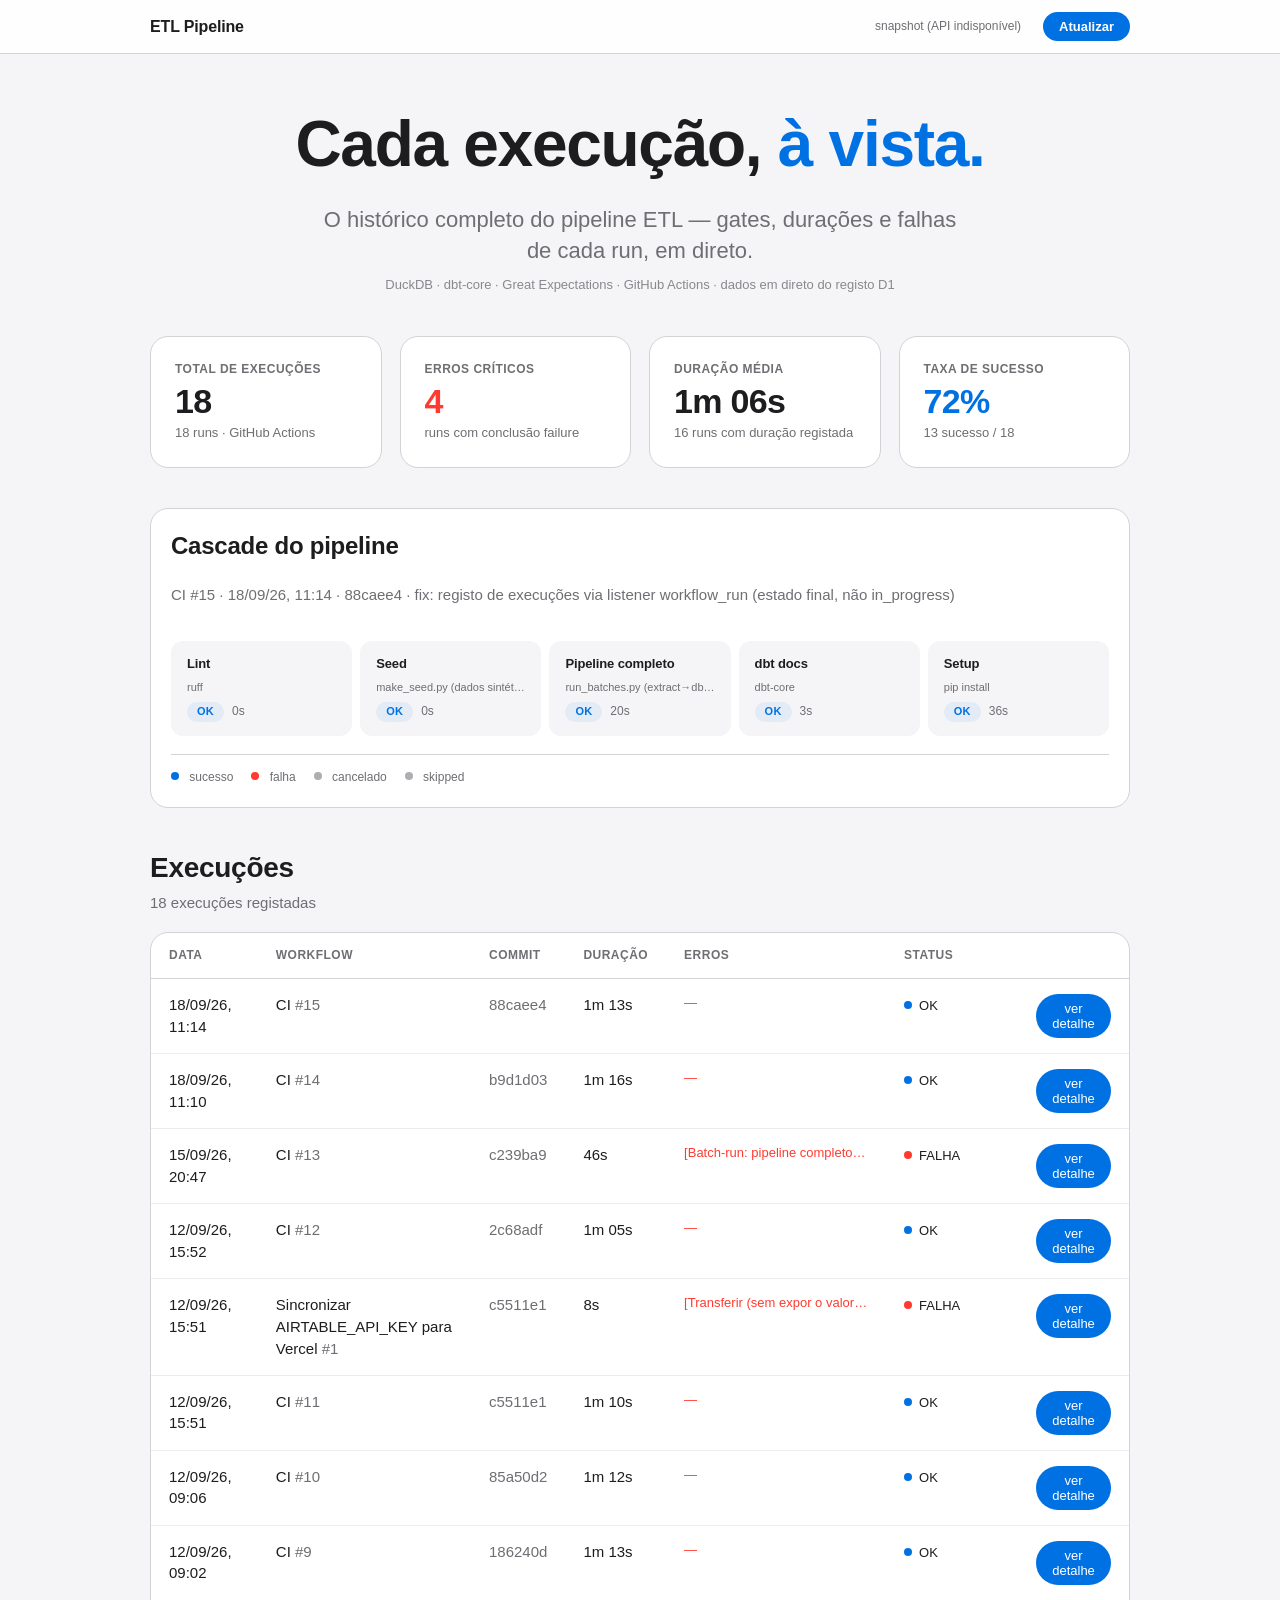
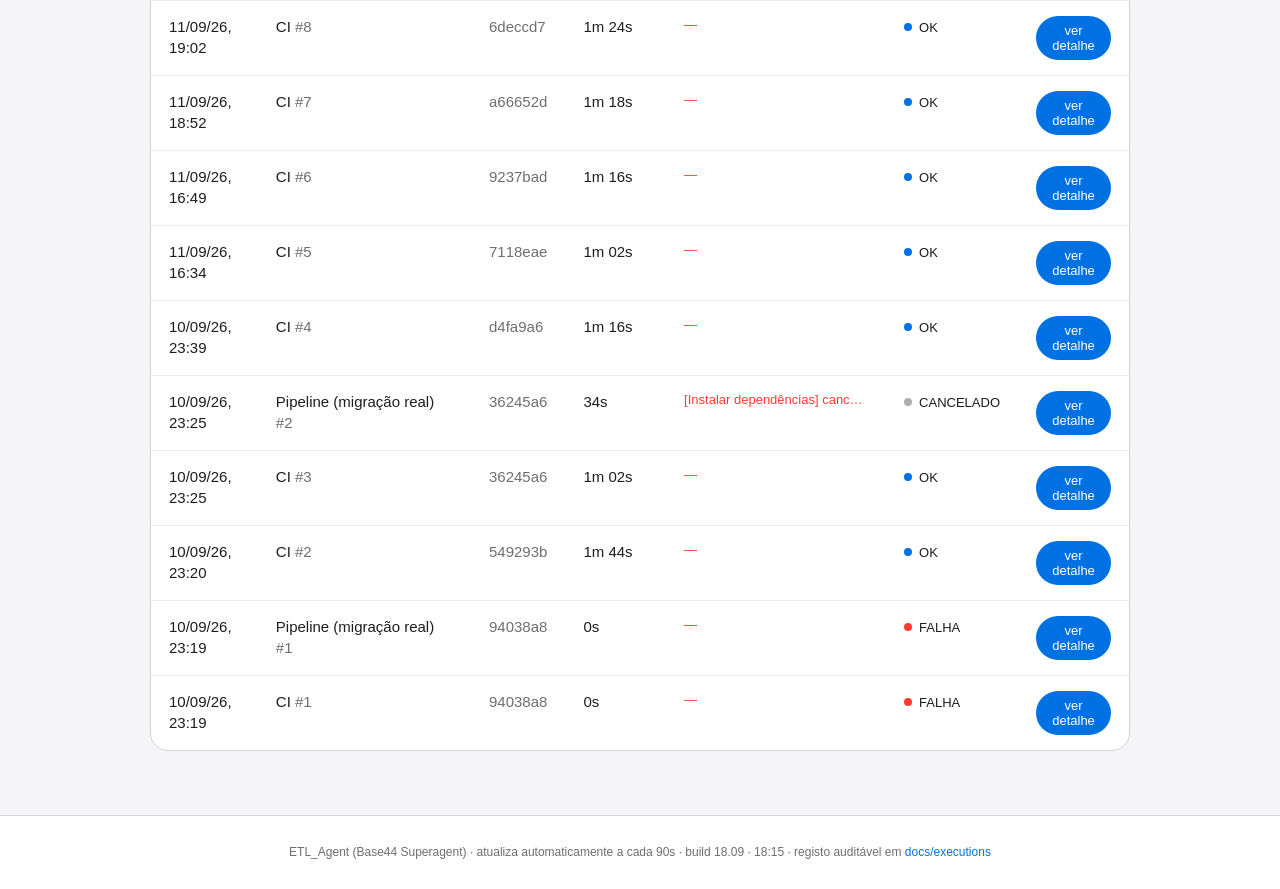
==== commit 78d5b82c: "chore: stamp de build no footer" ====
--- a/dashboard/index.html
+++ b/dashboard/index.html
@@ -86,7 +86,7 @@
 </main>
 
 <footer>
-  ETL_Agent (Base44 Superagent) · atualiza automaticamente a cada 90s ·
+  ETL_Agent (Base44 Superagent) · atualiza automaticamente a cada 90s · <span class="muted">build 18.09 · 18:15</span> ·
   registo auditável em <a href="https://github.com/lpfma2374/etl-agent-pipeline/tree/main/docs/executions" target="_blank" rel="noopener">docs/executions</a>
 </footer>
 
